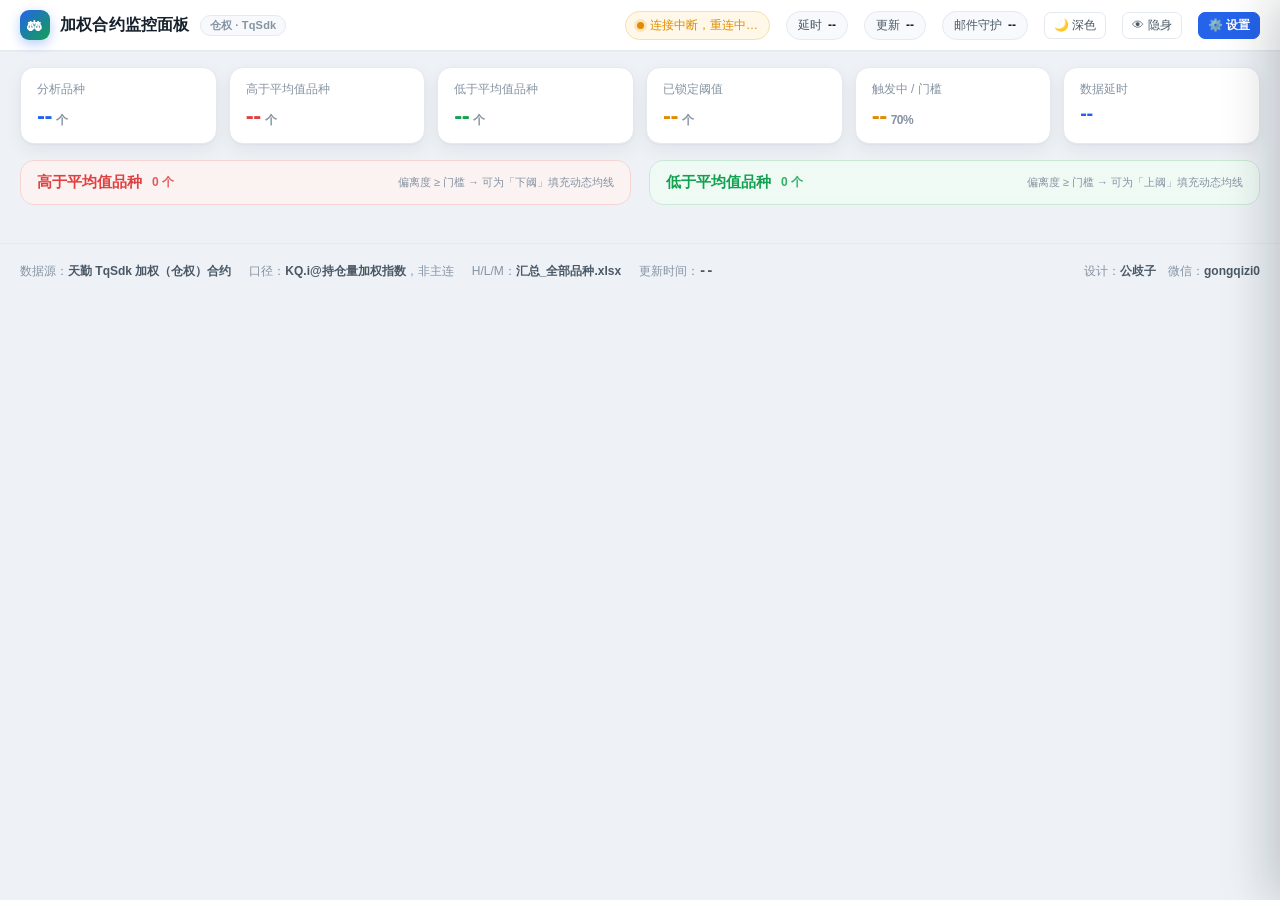
==== 静态/看板.html @ 2b7fe871 "加权（仓权）合约监控面板 · 天勤 TqSdk 版 - 全部品种改用加权（仓权）合约行情（KQ.i@ 持仓量加权指数），不再使用主连 - 历史基准 H/L/M 取自 汇总_全部品种.xlsx；碳酸锂/" ====
<!DOCTYPE html>
<html lang="zh-CN" data-theme="light">
<head>
<meta charset="utf-8">
<meta name="viewport" content="width=device-width,initial-scale=1">
<title>加权（仓权）合约监控面板</title>
<link rel="stylesheet" href="/静态/看板.css">
<script>
/* 首屏前应用主题，避免闪白 */
try {
  var t = localStorage.getItem('wq_theme');
  if (t) document.documentElement.setAttribute('data-theme', t);
} catch (e) {}
</script>
</head>
<body>

<!-- ================= 顶栏 ================= -->
<div class="topbar">
  <div class="topbar-in">
    <div class="logo">
      <span class="mark">⚖</span>
      <span>加权合约监控面板</span>
      <span class="sub">仓权 · TqSdk</span>
    </div>
    <span class="spacer"></span>
    <span class="chip" id="chipConn"><span class="dot pulse"></span><span>连接中…</span></span>
    <span class="chip" id="chipDelay">延时 <b>--</b></span>
    <span class="chip" id="chipUpd">更新 <b>--</b></span>
    <span class="chip" id="chipGuard">邮件守护 <b>--</b></span>
    <button class="btn sm" id="btnTheme" title="切换显示模式">🌙 深色</button>
    <button class="btn sm" id="btnGhost" title="隐身（Ctrl+Z）">👁 隐身</button>
    <button class="btn sm primary" id="btnSet">⚙️ 设置</button>
  </div>
</div>

<!-- ================= 概览 ================= -->
<div class="stats">
  <div class="stat brand"><div class="k">分析品种</div><div class="v" id="sTotal">--<small>个</small></div></div>
  <div class="stat up"><div class="k">高于平均值品种</div><div class="v" id="sAbove">--<small>个</small></div></div>
  <div class="stat down"><div class="k">低于平均值品种</div><div class="v" id="sBelow">--<small>个</small></div></div>
  <div class="stat warn"><div class="k">已锁定阈值</div><div class="v" id="sArmed">--<small>个</small></div></div>
  <div class="stat warn"><div class="k">触发中 / 门槛</div><div class="v" id="sTrig">--<small id="sMin">70%</small></div></div>
  <div class="stat brand"><div class="k">数据延时</div><div class="v" id="sDelay" style="font-size:20px">--</div></div>
</div>

<!-- ================= 双栏 ================= -->
<div class="cols">
  <div>
    <div class="col-head up">
      <span class="t">高于平均值品种</span>
      <span class="n" id="hAbove">0 个</span>
      <span class="desc">偏离度 ≥ 门槛 → 可为「下阈」填充动态均线</span>
    </div>
    <div class="list" id="listAbove"></div>
  </div>
  <div>
    <div class="col-head down">
      <span class="t">低于平均值品种</span>
      <span class="n" id="hBelow">0 个</span>
      <span class="desc">偏离度 ≥ 门槛 → 可为「上阈」填充动态均线</span>
    </div>
    <div class="list" id="listBelow"></div>
  </div>
</div>

<div class="footer">
  <span>数据源：<b id="fSrc">天勤 TqSdk 加权（仓权）合约</b></span>
  <span>口径：<b>KQ.i@持仓量加权指数</b>，非主连</span>
  <span>H/L/M：<b>汇总_全部品种.xlsx</b></span>
  <span>更新时间：<b class="upd" id="fUpd">--</b></span>
  <span style="margin-left:auto">设计：<b>公歧子</b>　微信：<b>gongqizi0</b></span>
</div>

<!-- ================= 设置抽屉 ================= -->
<div class="mask" id="mask"></div>
<div class="drawer" id="drawer">
  <div class="drawer-head">
    <span>⚙️ 设置</span>
    <span class="spacer" style="flex:1"></span>
    <button class="btn sm" id="btnCloseSet">关闭</button>
  </div>
  <div class="drawer-body">

    <div class="sec">
      <h4>天勤（快期）账号</h4>
      <div class="row"><label>账号</label><input type="text" id="cfgTqUser" placeholder="快期账号 / 手机号"></div>
      <div class="row"><label>密码</label><input type="password" id="cfgTqPass" placeholder="登录密码"></div>
      <div class="note">
        没有账号可到 <code>account.shinnytech.com</code> 免费注册。<br>
        修改后点「保存并重连」即会断开当前连接、用新账号重新登录。
      </div>
      <div class="row" style="margin-top:10px">
        <label></label>
        <button class="btn primary" id="btnSaveTq">保存并重连</button>
        <span class="lbl" id="tqState"></span>
      </div>
    </div>

    <div class="sec">
      <h4>邮件预警（只发邮件）</h4>
      <div class="row"><label>启用邮件预警</label>
        <label class="switch"><input type="checkbox" id="cfgMailOn"><i></i><span>开启后触发阈值即发信</span></label>
      </div>
      <div class="row"><label>非交易时段静默</label>
        <label class="switch"><input type="checkbox" id="cfgTradingOnly"><i></i><span>闭市 / 周末 / 节假不发信</span></label>
      </div>
      <div class="row"><label>SMTP 服务器</label><input type="text" id="cfgHost" placeholder="smtp.126.com"></div>
      <div class="row"><label>端口</label><input type="number" id="cfgPort" placeholder="465">
        <label class="switch"><input type="checkbox" id="cfgSsl"><i></i><span>SSL</span></label>
      </div>
      <div class="row"><label>发件账号</label><input type="text" id="cfgMailUser" placeholder="xxx@126.com"></div>
      <div class="row"><label>SMTP 授权码</label><input type="text" id="cfgAuth" placeholder="邮箱设置里生成的授权码"></div>
      <div class="row"><label>发件人名称</label><input type="text" id="cfgFromName" placeholder="加权合约监控"></div>
      <div class="row"><label>收件人</label><input type="text" id="cfgTo" placeholder="多个用英文逗号分隔"></div>
      <div class="row"><label>抄送</label><input type="text" id="cfgCc" placeholder="可留空"></div>
      <div class="row">
        <label></label>
        <button class="btn primary" id="btnSaveMail">保存邮件配置</button>
        <button class="btn" id="btnTestMail">发送测试邮件</button>
      </div>
      <div class="note">
        126 邮箱：设置 → POP3/SMTP/IMAP → 开启 SMTP → 生成<b>授权码</b>（不是登录密码）。<br>
        预警采用<b>卡片式 HTML 邮件</b>，含时间 / 品种 / 现价 / 阈值 / 偏离度 / 涨跌幅 / 持仓 / 延时等。
      </div>
    </div>

    <div class="sec">
      <h4>阈值与预警参数</h4>
      <div class="row">
        <label>可设阈门槛</label>
        <input type="range" id="cfgMin" min="60" max="90" step="1">
        <span class="val" id="vMin">70%</span>
      </div>
      <div class="note">偏离度 ≥ 该门槛时，才能为该品种填充均线阈值。可调范围 60% ~ 90%。</div>
      <div class="row" style="margin-top:10px"><label>默认周期</label><select class="sel" id="cfgThrKind"></select></div>
      <div class="row"><label>默认均线</label><select class="sel" id="cfgThrMA"></select></div>
      <div class="row"><label>默认偏移量</label><select class="sel" id="cfgThrOff"></select></div>
      <div class="row"><label>默认偏移方向</label>
        <select class="sel" id="cfgThrDir">
          <option value="down">下偏移（阈值更低）</option>
          <option value="up">上偏移（阈值更高）</option>
        </select>
      </div>
      <div class="row"><label>同品种冷却</label><input type="number" id="cfgCooldown" placeholder="300">
        <span class="lbl">秒</span></div>
      <div class="row"><label>每小时上限</label><input type="number" id="cfgPerHour" placeholder="12">
        <span class="lbl">封</span></div>
      <div class="row"><label>每天上限</label><input type="number" id="cfgPerDay" placeholder="60">
        <span class="lbl">封</span></div>
      <div class="row">
        <label></label>
        <button class="btn primary" id="btnSavePanel">保存面板参数</button>
      </div>
      <div class="note">
        预警判定采用 <b>1 分钟K线穿越</b>：上一根收盘在阈值一侧、当前根穿越到另一侧才算一次事件。
        同一根 1 分钟K线内只报一次，价格长期停在阈值外<b>不会</b>重复发信。<br>
        <b>阈值只有「已锁定」时才参与预警；解锁状态下一律不预警。</b>
      </div>
    </div>

    <div class="sec">
      <h4>邮件守护状态</h4>
      <div class="log" id="guardLog">--</div>
    </div>

    <div class="sec">
      <h4>最近发信记录</h4>
      <div class="log" id="mailLog">--</div>
    </div>

    <div class="sec">
      <h4>运行日志</h4>
      <div class="log" id="noteLog">--</div>
    </div>

    <div class="sec">
      <h4>快捷键</h4>
      <div class="note">
        <b>Ctrl + Z</b> —— 一键隐身 / 取消隐身（把界面切换成一页普通文档）<br>
        <b>Esc</b> —— 关闭设置面板
      </div>
    </div>

  </div>
</div>

<div class="toasts" id="toasts"></div>

<!-- ================= 隐身页 ================= -->
<div class="ghost" id="ghost">
  <div class="paper">
    <h1>关于规范商品数据整理与归档工作的通知</h1>
    <div class="meta">拟稿：综合业务科　　审核：办公室　　日期：<span id="gDate"></span></div>
    <h2>一、总体要求</h2>
    <p>为进一步规范数据整理、统计分析与归档工作，提升信息质量与工作效率，现就有关事项通知如下：
       各岗位应按照"谁产生、谁负责"的原则，做好日常数据的采集、校核与留存，确保数据真实、准确、完整。</p>
    <h2>二、重点任务</h2>
    <ul>
      <li>建立常态化的数据校核机制，重要指标做到每旬一核、每月一汇总。</li>
      <li>规范电子文档命名与目录结构，历史资料按年度、类别归集整理。</li>
      <li>加强统计分析成果的复用，形成可检索、可比对的基础资料库。</li>
      <li>做好数据安全与权限管理，涉密资料不得随意复制、外传。</li>
    </ul>
    <h2>三、时间安排</h2>
    <p>本通知自发布之日起施行。各单位于每月二十五日前完成本月资料归集，并报送汇总情况。
       执行中的问题请及时反馈综合业务科。</p>
    <h2>四、其他事项</h2>
    <p>本通知未尽事宜，按既有规章制度执行。请各单位认真组织学习，抓好贯彻落实。</p>
    <p style="margin-top:40px;text-align:right;color:#666">（本页为普通资料页面，可按 Ctrl+Z 返回）</p>
  </div>
</div>

<script src="/静态/看板.js"></script>
</body>
</html>
---- 静态/看板.css ----
/* ============================================================
   加权（仓权）合约监控面板 · 样式
   浅色为默认，data-theme="dark" 切换深色
   ============================================================ */
:root {
  --bg: #eef2f7;
  --bg2: #ffffff;
  --panel: #ffffff;
  --panel-2: #f7f9fc;
  --line: #e4e9f0;
  --line-2: #eef1f6;
  --text: #16202b;
  --text-2: #4a5866;
  --text-3: #8593a2;
  --brand: #2563eb;
  --brand-2: #1d4ed8;
  --up: #e0403f;          /* 涨 / 高 */
  --up-bg: #fdf2f2;
  --up-line: #f7d3d3;
  --down: #12a150;        /* 跌 / 低 */
  --down-bg: #f1fbf5;
  --down-line: #c8e9d6;
  --warn: #e08b00;
  --warn-bg: #fff8e8;
  --warn-line: #f4dfae;
  --shadow: 0 1px 2px rgba(16, 24, 40, .04), 0 6px 18px rgba(16, 24, 40, .06);
  --shadow-lg: 0 18px 44px rgba(16, 24, 40, .16);
  --radius: 14px;
  --radius-sm: 9px;
  --mono: ui-monospace, "SF Mono", "Cascadia Mono", Consolas, monospace;
}

[data-theme="dark"] {
  --bg: #0d1319;
  --bg2: #121a22;
  --panel: #151f28;
  --panel-2: #1a2530;
  --line: #253341;
  --line-2: #1e2a35;
  --text: #e8eef5;
  --text-2: #a7b6c4;
  --text-3: #728292;
  --brand: #4f8cff;
  --brand-2: #3b7bf0;
  --up: #ff6b6b;
  --up-bg: #2a1a1c;
  --up-line: #433034;
  --down: #35c97a;
  --down-bg: #12251b;
  --down-line: #1e3a2a;
  --warn: #f0b429;
  --warn-bg: #2a2317;
  --warn-line: #3f3623;
  --shadow: 0 1px 2px rgba(0, 0, 0, .3), 0 6px 18px rgba(0, 0, 0, .28);
  --shadow-lg: 0 18px 44px rgba(0, 0, 0, .55);
}

* { box-sizing: border-box; }

html, body {
  margin: 0;
  padding: 0;
  background: var(--bg);
  color: var(--text);
  font-family: -apple-system, BlinkMacSystemFont, "Segoe UI", "Microsoft YaHei",
               "PingFang SC", "Hiragino Sans GB", sans-serif;
  font-size: 14px;
  -webkit-font-smoothing: antialiased;
}

body { padding-bottom: 40px; }

a { color: var(--brand); }

/* ---------------- 顶栏 ---------------- */
.topbar {
  position: sticky;
  top: 0;
  z-index: 60;
  background: var(--bg2);
  border-bottom: 1px solid var(--line);
  box-shadow: 0 1px 0 rgba(0, 0, 0, .02);
}
.topbar-in {
  max-width: 1680px;
  margin: 0 auto;
  padding: 10px 20px;
  display: flex;
  align-items: center;
  gap: 16px;
  flex-wrap: wrap;
}
.logo {
  display: flex;
  align-items: center;
  gap: 10px;
  font-weight: 800;
  font-size: 16px;
  letter-spacing: .2px;
  white-space: nowrap;
}
.logo .mark {
  width: 30px; height: 30px;
  border-radius: 9px;
  background: linear-gradient(135deg, #2563eb, #12a150);
  color: #fff;
  display: grid; place-items: center;
  font-size: 15px;
  box-shadow: 0 4px 12px rgba(37, 99, 235, .32);
}
.logo .sub {
  font-size: 11px; font-weight: 600; color: var(--text-3);
  background: var(--panel-2);
  border: 1px solid var(--line);
  border-radius: 20px;
  padding: 2px 9px;
}

.spacer { flex: 1; }

.chip {
  display: inline-flex;
  align-items: center;
  gap: 6px;
  padding: 5px 11px;
  border-radius: 20px;
  background: var(--panel-2);
  border: 1px solid var(--line);
  font-size: 12px;
  color: var(--text-2);
  white-space: nowrap;
}
.chip b { color: var(--text); font-weight: 700; }
.chip.ok { border-color: var(--down-line); background: var(--down-bg); color: var(--down); }
.chip.bad { border-color: var(--up-line); background: var(--up-bg); color: var(--up); }
.chip.warn { border-color: var(--warn-line); background: var(--warn-bg); color: var(--warn); }
.chip .dot {
  width: 7px; height: 7px; border-radius: 50%;
  background: currentColor;
  box-shadow: 0 0 0 3px color-mix(in srgb, currentColor 18%, transparent);
}
.chip .dot.pulse { animation: pulse 1.6s infinite; }
@keyframes pulse {
  0%, 100% { opacity: 1; }
  50% { opacity: .35; }
}

.btn {
  border: 1px solid var(--line);
  background: var(--panel);
  color: var(--text-2);
  border-radius: var(--radius-sm);
  padding: 6px 12px;
  font-size: 13px;
  cursor: pointer;
  transition: all .15s;
  font-family: inherit;
  white-space: nowrap;
}
.btn:hover { border-color: var(--brand); color: var(--brand); background: color-mix(in srgb, var(--brand) 6%, var(--panel)); }
.btn:active { transform: translateY(1px); }
.btn.primary { background: var(--brand); border-color: var(--brand); color: #fff; font-weight: 600; }
.btn.primary:hover { background: var(--brand-2); color: #fff; }
.btn.ghost { background: transparent; }
.btn.sm { padding: 4px 9px; font-size: 12px; border-radius: 7px; }
.btn:disabled { opacity: .45; cursor: not-allowed; }

/* ---------------- 概览条 ---------------- */
.stats {
  max-width: 1680px;
  margin: 16px auto 0;
  padding: 0 20px;
  display: grid;
  grid-template-columns: repeat(auto-fit, minmax(150px, 1fr));
  gap: 12px;
}
.stat {
  background: var(--panel);
  border: 1px solid var(--line);
  border-radius: var(--radius);
  padding: 13px 16px;
  box-shadow: var(--shadow);
}
.stat .k { font-size: 12px; color: var(--text-3); display: flex; align-items: center; gap: 5px; }
.stat .v { font-size: 24px; font-weight: 800; margin-top: 4px; letter-spacing: -.5px; }
.stat .v small { font-size: 12px; font-weight: 600; color: var(--text-3); margin-left: 4px; }
.stat.up .v { color: var(--up); }
.stat.down .v { color: var(--down); }
.stat.brand .v { color: var(--brand); }
.stat.warn .v { color: var(--warn); }

/* ---------------- 双栏 ---------------- */
.cols {
  max-width: 1680px;
  margin: 16px auto 0;
  padding: 0 20px;
  display: grid;
  grid-template-columns: 1fr 1fr;
  gap: 18px;
  align-items: start;
}
@media (max-width: 1080px) { .cols { grid-template-columns: 1fr; } }

.col-head {
  display: flex;
  align-items: center;
  gap: 10px;
  padding: 12px 16px;
  border-radius: var(--radius);
  margin-bottom: 12px;
  border: 1px solid;
  font-weight: 700;
  position: sticky;
  top: 62px;
  z-index: 40;
  backdrop-filter: blur(8px);
}
.col-head.up { background: color-mix(in srgb, var(--up-bg) 88%, transparent); border-color: var(--up-line); color: var(--up); }
.col-head.down { background: color-mix(in srgb, var(--down-bg) 88%, transparent); border-color: var(--down-line); color: var(--down); }
.col-head .t { font-size: 15px; }
.col-head .n { font-size: 12px; font-weight: 600; opacity: .85; }
.col-head .desc { font-size: 11px; font-weight: 500; color: var(--text-3); margin-left: auto; }

.list { display: flex; flex-direction: column; gap: 10px; }

/* ---------------- 卡片 ---------------- */
.card {
  background: var(--panel);
  border: 1px solid var(--line);
  border-radius: var(--radius);
  padding: 12px 14px;
  box-shadow: var(--shadow);
  transition: box-shadow .18s, border-color .18s, transform .18s;
  position: relative;
  overflow: hidden;
}
.card:hover { box-shadow: var(--shadow-lg); }
.card.hot { border-color: var(--warn-line); }
.card.armed { border-color: var(--brand); }
.card.trig-up { border-color: var(--up); background: color-mix(in srgb, var(--up-bg) 42%, var(--panel)); }
.card.trig-down { border-color: var(--down); background: color-mix(in srgb, var(--down-bg) 42%, var(--panel)); }

.card-top { display: flex; align-items: center; gap: 10px; }
.rank {
  width: 24px; height: 24px; flex: none;
  border-radius: 7px;
  background: var(--panel-2);
  border: 1px solid var(--line);
  display: grid; place-items: center;
  font-size: 12px; font-weight: 700; color: var(--text-3);
}
.card.hot .rank { background: var(--warn-bg); border-color: var(--warn-line); color: var(--warn); }
.card.armed .rank { background: color-mix(in srgb, var(--brand) 12%, var(--panel)); border-color: var(--brand); color: var(--brand); }
.card.trig-up .rank { background: var(--up); border-color: var(--up); color: #fff; }
.card.trig-down .rank { background: var(--down); border-color: var(--down); color: #fff; }

.nm { font-size: 15px; font-weight: 700; letter-spacing: .2px; }
.nm .exch {
  font-size: 10px; font-weight: 600; color: var(--text-3);
  border: 1px solid var(--line); border-radius: 5px;
  padding: 0 5px; margin-left: 6px; vertical-align: 1px;
}
.px { margin-left: auto; text-align: right; }
.px .v { font-family: var(--mono); font-size: 17px; font-weight: 800; letter-spacing: -.3px; }
.px .c { font-size: 11px; font-weight: 700; margin-top: 1px; }
.c-up { color: var(--up); }
.c-down { color: var(--down); }
.c-flat { color: var(--text-3); }

.card-mid { display: flex; align-items: center; gap: 10px; margin-top: 9px; }
.bar-wrap { flex: 1; }
.bar {
  height: 9px;
  border-radius: 6px;
  background: var(--line-2);
  overflow: hidden;
  position: relative;
}
.bar i {
  display: block; height: 100%;
  border-radius: 6px;
  transition: width .35s cubic-bezier(.22, 1, .36, 1);
}
.card.a .bar i { background: linear-gradient(90deg, #f2a3a2, var(--up)); }
.card.b .bar i { background: linear-gradient(90deg, #8fd8b1, var(--down)); }
.bar .thr {
  position: absolute; top: -3px; bottom: -3px; width: 2px;
  background: var(--brand);
  border-radius: 2px;
  opacity: .9;
}
.pct {
  font-family: var(--mono);
  font-size: 16px; font-weight: 800;
  min-width: 84px; text-align: right;
  letter-spacing: -.4px;
}
.pct.hot { color: var(--warn); }
.card.a .pct { color: var(--up); }
.card.b .pct { color: var(--down); }
.card.a .pct.hot { color: var(--warn); text-shadow: 0 0 14px color-mix(in srgb, var(--warn) 30%, transparent); }

.card-sub {
  display: flex; flex-wrap: wrap; gap: 4px 14px;
  margin-top: 7px;
  font-size: 11px; color: var(--text-3);
}
.card-sub span b { color: var(--text-2); font-weight: 600; font-family: var(--mono); }

/* ---------------- 阈值面板 ---------------- */
.thr-open {
  margin-top: 10px;
  border-top: 1px dashed var(--line);
  padding-top: 9px;
  display: flex;
  align-items: center;
  gap: 8px;
  flex-wrap: wrap;
}
.sel {
  appearance: none;
  border: 1px solid var(--line);
  background: var(--panel);
  color: var(--text);
  border-radius: 7px;
  padding: 4px 22px 4px 8px;
  font-size: 12px;
  font-family: inherit;
  cursor: pointer;
  background-image: linear-gradient(45deg, transparent 50%, var(--text-3) 50%),
                    linear-gradient(135deg, var(--text-3) 50%, transparent 50%);
  background-position: calc(100% - 12px) 50%, calc(100% - 7px) 50%;
  background-size: 5px 5px, 5px 5px;
  background-repeat: no-repeat;
}
.sel:focus { outline: none; border-color: var(--brand); }
.sel:disabled { opacity: .5; }

.thr-input {
  width: 108px;
  border: 1px solid var(--line);
  background: var(--panel-2);
  color: var(--text);
  border-radius: 7px;
  padding: 4px 8px;
  font-size: 13px;
  font-family: var(--mono);
  font-weight: 700;
  text-align: right;
}
.thr-input:focus { outline: none; border-color: var(--brand); background: var(--panel); }
.thr-input.up { color: var(--up); }
.thr-input.down { color: var(--down); }

.lbl { font-size: 11px; color: var(--text-3); }
.tag {
  display: inline-flex; align-items: center; gap: 4px;
  font-size: 11px; font-weight: 700;
  border-radius: 20px; padding: 2px 9px;
  border: 1px solid var(--line); color: var(--text-3);
  background: var(--panel-2);
}
.tag.locked { color: var(--brand); border-color: var(--brand); background: color-mix(in srgb, var(--brand) 10%, var(--panel)); }
.tag.armed { color: var(--down); border-color: var(--down-line); background: var(--down-bg); }
.tag.hot { color: var(--warn); border-color: var(--warn-line); background: var(--warn-bg); }
.tag.muted { opacity: .75; }

.card-foot {
  display: flex; align-items: center; gap: 8px;
  margin-top: 11px;
  padding-top: 10px;
  border-top: 1px solid var(--line-2);
}
.card-foot .hint { font-size: 11px; color: var(--text-3); margin-left: auto; }
.btn-view {
  display: inline-flex; align-items: center; gap: 5px;
  border: 1px solid var(--brand);
  color: var(--brand);
  background: color-mix(in srgb, var(--brand) 7%, var(--panel));
  border-radius: 8px;
  padding: 5px 11px;
  font-size: 12px; font-weight: 700;
  cursor: pointer;
  font-family: inherit;
}
.btn-view:hover { background: var(--brand); color: #fff; }

/* 触发态提示 */
.trig-badge {
  position: absolute; top: 0; right: 0;
  font-size: 10px; font-weight: 800; color: #fff;
  padding: 3px 10px 3px 12px;
  border-bottom-left-radius: 10px;
  letter-spacing: .4px;
}
.trig-badge.up { background: var(--up); }
.trig-badge.down { background: var(--down); }
.trig-badge.mute { background: var(--warn); }

/* ---------------- 设置抽屉 ---------------- */
.mask {
  position: fixed; inset: 0;
  background: rgba(10, 16, 24, .48);
  backdrop-filter: blur(3px);
  z-index: 200;
  opacity: 0; pointer-events: none;
  transition: opacity .2s;
}
.mask.on { opacity: 1; pointer-events: auto; }

.drawer {
  position: fixed; top: 0; right: 0; bottom: 0;
  width: 480px; max-width: 96vw;
  background: var(--bg2);
  border-left: 1px solid var(--line);
  box-shadow: -18px 0 48px rgba(10, 16, 24, .22);
  z-index: 210;
  transform: translateX(102%);
  transition: transform .3s cubic-bezier(.22, 1, .36, 1);
  display: flex; flex-direction: column;
}
.drawer.on { transform: none; }
.drawer-head {
  padding: 15px 20px;
  border-bottom: 1px solid var(--line);
  display: flex; align-items: center; gap: 10px;
  font-weight: 800; font-size: 15px;
}
.drawer-body { flex: 1; overflow: auto; padding: 6px 20px 26px; }

.sec { margin-top: 20px; }
.sec > h4 {
  margin: 0 0 10px;
  font-size: 12px; font-weight: 800; letter-spacing: .6px;
  color: var(--text-3);
  text-transform: uppercase;
  display: flex; align-items: center; gap: 7px;
}
.sec > h4::after { content: ""; flex: 1; height: 1px; background: var(--line); }

.row { display: flex; align-items: center; gap: 10px; margin-bottom: 9px; }
.row > label { width: 118px; flex: none; font-size: 12px; color: var(--text-2); }
.row input[type="text"], .row input[type="number"], .row input[type="password"] {
  flex: 1;
  border: 1px solid var(--line);
  background: var(--panel);
  color: var(--text);
  border-radius: 8px;
  padding: 7px 10px;
  font-size: 13px;
  font-family: inherit;
  min-width: 0;
}
.row input:focus { outline: none; border-color: var(--brand); }
.row .sel { flex: 1; }
.row input[type="range"] { flex: 1; accent-color: var(--brand); }
.row .val {
  width: 54px; text-align: right; font-family: var(--mono);
  font-weight: 800; font-size: 14px; color: var(--brand);
}

.switch { display: inline-flex; align-items: center; cursor: pointer; gap: 8px; font-size: 13px; color: var(--text-2); }
.switch input { display: none; }
.switch i {
  width: 38px; height: 21px; border-radius: 20px;
  background: var(--line); position: relative; transition: background .2s; flex: none;
}
.switch i::after {
  content: ""; position: absolute; top: 2.5px; left: 2.5px;
  width: 16px; height: 16px; border-radius: 50%;
  background: #fff; transition: transform .2s;
  box-shadow: 0 1px 3px rgba(0, 0, 0, .28);
}
.switch input:checked + i { background: var(--brand); }
.switch input:checked + i::after { transform: translateX(17px); }

.note {
  font-size: 12px; color: var(--text-3); line-height: 1.75;
  background: var(--panel-2);
  border: 1px solid var(--line);
  border-left: 3px solid var(--brand);
  border-radius: 8px;
  padding: 9px 12px;
  margin-top: 8px;
}
.note code { font-family: var(--mono); background: var(--panel); padding: 0 4px; border-radius: 4px; }

.log {
  font-family: var(--mono);
  font-size: 11px;
  color: var(--text-2);
  background: var(--panel-2);
  border: 1px solid var(--line);
  border-radius: 8px;
  padding: 9px 11px;
  max-height: 190px;
  overflow: auto;
  line-height: 1.8;
  white-space: pre-wrap;
  word-break: break-all;
}
.log .t-up { color: var(--up); }
.log .t-down { color: var(--down); }

/* ---------------- Toast ---------------- */
.toasts {
  position: fixed; bottom: 24px; left: 50%; transform: translateX(-50%);
  z-index: 400; display: flex; flex-direction: column; gap: 8px; align-items: center;
  pointer-events: none;
}
.toast {
  background: #16202b; color: #fff;
  padding: 10px 20px; border-radius: 10px;
  font-size: 13px; font-weight: 600;
  box-shadow: 0 12px 30px rgba(0, 0, 0, .3);
  animation: tin .28s cubic-bezier(.34, 1.56, .64, 1);
  max-width: 84vw;
}
.toast.ok { background: #0f7a3d; }
.toast.bad { background: #b3261e; }
.toast.warn { background: #a56a00; }
@keyframes tin { from { opacity: 0; transform: translateY(16px) scale(.96); } }

/* ---------------- 隐身 ---------------- */
.ghost {
  position: fixed; inset: 0; z-index: 900;
  background: #f6f7f9;
  display: none;
  padding: 46px 60px;
  overflow: auto;
  font-family: "Microsoft YaHei", system-ui, sans-serif;
  color: #222;
}
.ghost.on { display: block; }
.ghost h1 { font-size: 22px; font-weight: 700; margin: 0 0 6px; }
.ghost h2 { font-size: 15px; font-weight: 700; margin: 22px 0 8px; color: #333; }
.ghost p, .ghost li { font-size: 14px; line-height: 2; color: #444; }
.ghost .paper {
  max-width: 820px; margin: 0 auto;
  background: #fff; border: 1px solid #e3e6ea;
  border-radius: 4px; padding: 50px 60px;
  box-shadow: 0 2px 14px rgba(0, 0, 0, .06);
  min-height: 78vh;
}
.ghost .meta { color: #8a939c; font-size: 12px; border-bottom: 1px solid #eceef1; padding-bottom: 12px; margin-bottom: 22px; }

.empty {
  text-align: center; padding: 44px 16px; color: var(--text-3);
  background: var(--panel); border: 1px dashed var(--line); border-radius: var(--radius);
}
.empty .big { font-size: 30px; margin-bottom: 8px; }

.footer {
  max-width: 1680px; margin: 26px auto 0; padding: 16px 20px 0;
  border-top: 1px solid var(--line);
  color: var(--text-3); font-size: 12px; line-height: 1.9;
  display: flex; flex-wrap: wrap; gap: 6px 18px; align-items: center;
}
.footer b { color: var(--text-2); }
.upd { font-family: var(--mono); }
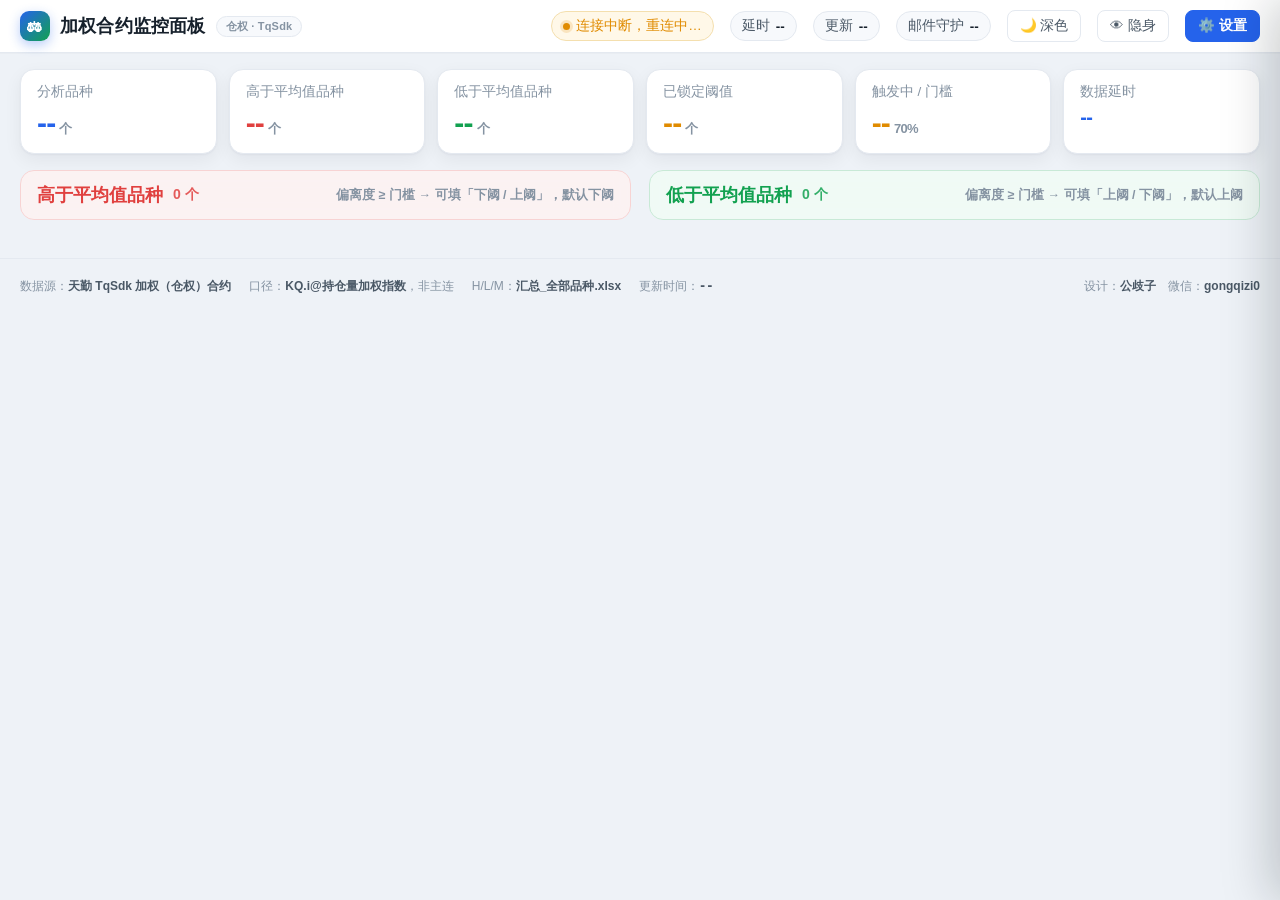
==== commit 41124195: "UI 放大提亮 · 阈值上下两向均可配置 · 历史 H/L/M 一键导出导入 1. 字号全面放大、百分比做成显眼徽章    - 品种名 15→20px、现价 17→23px、副行 11→13px、统计" ====
--- a/静态/看板.html
+++ b/静态/看板.html
@@ -50,7 +50,7 @@
     <div class="col-head up">
       <span class="t">高于平均值品种</span>
       <span class="n" id="hAbove">0 个</span>
-      <span class="desc">偏离度 ≥ 门槛 → 可为「下阈」填充动态均线</span>
+      <span class="desc">偏离度 ≥ 门槛 → 可填「下阈 / 上阈」，默认下阈</span>
     </div>
     <div class="list" id="listAbove"></div>
   </div>
@@ -58,7 +58,7 @@
     <div class="col-head down">
       <span class="t">低于平均值品种</span>
       <span class="n" id="hBelow">0 个</span>
-      <span class="desc">偏离度 ≥ 门槛 → 可为「上阈」填充动态均线</span>
+      <span class="desc">偏离度 ≥ 门槛 → 可填「上阈 / 下阈」，默认上阈</span>
     </div>
     <div class="list" id="listBelow"></div>
   </div>
@@ -156,6 +156,29 @@
         预警判定采用 <b>1 分钟K线穿越</b>：上一根收盘在阈值一侧、当前根穿越到另一侧才算一次事件。
         同一根 1 分钟K线内只报一次，价格长期停在阈值外<b>不会</b>重复发信。<br>
         <b>阈值只有「已锁定」时才参与预警；解锁状态下一律不预警。</b>
+      </div>
+    </div>
+
+    <div class="sec">
+      <h4>历史基准数据（历史最高 / 最低 / 均值）</h4>
+      <div class="note">
+        面板的偏离度百分比 = <code>(现价 − 均值) ÷ (历史最高或最低 − 均值)</code>。
+        这里可以一键<b>导出</b>当前全部品种生效的 H / L / M，改完后<b>导入</b>即生效
+        （导入值优先于 Excel 内置值）。
+      </div>
+      <div class="row" style="margin-top:10px">
+        <label></label>
+        <button class="btn primary" id="btnBaseExport">⬇ 导出 JSON</button>
+        <button class="btn" id="btnBaseImport">⬆ 导入 JSON</button>
+        <button class="btn ghost" id="btnBaseReset">恢复内置</button>
+        <input type="file" id="fileBase" accept=".json,application/json" hidden>
+      </div>
+      <div class="note" id="baseState">--</div>
+      <div class="note">
+        导入文件格式（导出文件可直接改后原样传回）：
+        <code>{"items":[{"code":"CU","H":120000,"L":40000,"M":72000}]}</code><br>
+        也兼容 <code>{"CU":{"H":…,"L":…,"M":…}}</code>；字段名可用 H/L/M 或 high/low/mean。
+        优先级：<b>导入值 &gt; 自动计算（加权全历史日K）&gt; Excel 汇总值</b>。
       </div>
     </div>
 
--- a/静态/看板.css
+++ b/静态/看板.css
@@ -95,7 +95,7 @@
   align-items: center;
   gap: 10px;
   font-weight: 800;
-  font-size: 16px;
+  font-size: 18px;
   letter-spacing: .2px;
   white-space: nowrap;
 }
@@ -126,11 +126,11 @@
   border-radius: 20px;
   background: var(--panel-2);
   border: 1px solid var(--line);
-  font-size: 12px;
+  font-size: 13.5px;
   color: var(--text-2);
   white-space: nowrap;
 }
-.chip b { color: var(--text); font-weight: 700; }
+.chip b { color: var(--text); font-weight: 800; }
 .chip.ok { border-color: var(--down-line); background: var(--down-bg); color: var(--down); }
 .chip.bad { border-color: var(--up-line); background: var(--up-bg); color: var(--up); }
 .chip.warn { border-color: var(--warn-line); background: var(--warn-bg); color: var(--warn); }
@@ -162,7 +162,7 @@
 .btn.primary { background: var(--brand); border-color: var(--brand); color: #fff; font-weight: 600; }
 .btn.primary:hover { background: var(--brand-2); color: #fff; }
 .btn.ghost { background: transparent; }
-.btn.sm { padding: 4px 9px; font-size: 12px; border-radius: 7px; }
+.btn.sm { padding: 6px 12px; font-size: 13.5px; border-radius: 8px; }
 .btn:disabled { opacity: .45; cursor: not-allowed; }
 
 /* ---------------- 概览条 ---------------- */
@@ -181,9 +181,9 @@
   padding: 13px 16px;
   box-shadow: var(--shadow);
 }
-.stat .k { font-size: 12px; color: var(--text-3); display: flex; align-items: center; gap: 5px; }
-.stat .v { font-size: 24px; font-weight: 800; margin-top: 4px; letter-spacing: -.5px; }
-.stat .v small { font-size: 12px; font-weight: 600; color: var(--text-3); margin-left: 4px; }
+.stat .k { font-size: 13.5px; color: var(--text-3); display: flex; align-items: center; gap: 5px; }
+.stat .v { font-size: 30px; font-weight: 800; margin-top: 5px; letter-spacing: -.8px; }
+.stat .v small { font-size: 13px; font-weight: 700; color: var(--text-3); margin-left: 4px; }
 .stat.up .v { color: var(--up); }
 .stat.down .v { color: var(--down); }
 .stat.brand .v { color: var(--brand); }
@@ -217,9 +217,9 @@
 }
 .col-head.up { background: color-mix(in srgb, var(--up-bg) 88%, transparent); border-color: var(--up-line); color: var(--up); }
 .col-head.down { background: color-mix(in srgb, var(--down-bg) 88%, transparent); border-color: var(--down-line); color: var(--down); }
-.col-head .t { font-size: 15px; }
-.col-head .n { font-size: 12px; font-weight: 600; opacity: .85; }
-.col-head .desc { font-size: 11px; font-weight: 500; color: var(--text-3); margin-left: auto; }
+.col-head .t { font-size: 18px; }
+.col-head .n { font-size: 14px; font-weight: 700; opacity: .85; }
+.col-head .desc { font-size: 12.5px; font-weight: 600; color: var(--text-3); margin-left: auto; }
 
 .list { display: flex; flex-direction: column; gap: 10px; }
 
@@ -228,7 +228,7 @@
   background: var(--panel);
   border: 1px solid var(--line);
   border-radius: var(--radius);
-  padding: 12px 14px;
+  padding: 14px 16px;
   box-shadow: var(--shadow);
   transition: box-shadow .18s, border-color .18s, transform .18s;
   position: relative;
@@ -240,91 +240,173 @@
 .card.trig-up { border-color: var(--up); background: color-mix(in srgb, var(--up-bg) 42%, var(--panel)); }
 .card.trig-down { border-color: var(--down); background: color-mix(in srgb, var(--down-bg) 42%, var(--panel)); }
 
-.card-top { display: flex; align-items: center; gap: 10px; }
+.card-top { display: flex; align-items: center; gap: 11px; }
 .rank {
-  width: 24px; height: 24px; flex: none;
-  border-radius: 7px;
+  width: 30px; height: 30px; flex: none;
+  border-radius: 9px;
   background: var(--panel-2);
   border: 1px solid var(--line);
   display: grid; place-items: center;
-  font-size: 12px; font-weight: 700; color: var(--text-3);
+  font-size: 15px; font-weight: 800; color: var(--text-3);
 }
 .card.hot .rank { background: var(--warn-bg); border-color: var(--warn-line); color: var(--warn); }
 .card.armed .rank { background: color-mix(in srgb, var(--brand) 12%, var(--panel)); border-color: var(--brand); color: var(--brand); }
 .card.trig-up .rank { background: var(--up); border-color: var(--up); color: #fff; }
 .card.trig-down .rank { background: var(--down); border-color: var(--down); color: #fff; }
 
-.nm { font-size: 15px; font-weight: 700; letter-spacing: .2px; }
+.nm { font-size: 20px; font-weight: 800; letter-spacing: .3px; line-height: 1.15; }
 .nm .exch {
-  font-size: 10px; font-weight: 600; color: var(--text-3);
-  border: 1px solid var(--line); border-radius: 5px;
-  padding: 0 5px; margin-left: 6px; vertical-align: 1px;
+  font-size: 12px; font-weight: 700; color: var(--text-3);
+  border: 1px solid var(--line); border-radius: 6px;
+  padding: 1px 6px; margin-left: 7px; vertical-align: 2px;
 }
 .px { margin-left: auto; text-align: right; }
-.px .v { font-family: var(--mono); font-size: 17px; font-weight: 800; letter-spacing: -.3px; }
-.px .c { font-size: 11px; font-weight: 700; margin-top: 1px; }
+.px .v { font-family: var(--mono); font-size: 23px; font-weight: 800; letter-spacing: -.5px; }
+.px .c { font-size: 14px; font-weight: 800; margin-top: 2px; }
 .c-up { color: var(--up); }
 .c-down { color: var(--down); }
 .c-flat { color: var(--text-3); }
 
-.card-mid { display: flex; align-items: center; gap: 10px; margin-top: 9px; }
+.card-mid { display: flex; align-items: center; gap: 13px; margin-top: 12px; }
 .bar-wrap { flex: 1; }
 .bar {
-  height: 9px;
-  border-radius: 6px;
+  height: 14px;
+  border-radius: 8px;
   background: var(--line-2);
   overflow: hidden;
   position: relative;
 }
 .bar i {
   display: block; height: 100%;
-  border-radius: 6px;
+  border-radius: 8px;
   transition: width .35s cubic-bezier(.22, 1, .36, 1);
 }
 .card.a .bar i { background: linear-gradient(90deg, #f2a3a2, var(--up)); }
 .card.b .bar i { background: linear-gradient(90deg, #8fd8b1, var(--down)); }
 .bar .thr {
-  position: absolute; top: -3px; bottom: -3px; width: 2px;
-  background: var(--brand);
+  position: absolute; top: -5px; bottom: -5px; width: 3px;
   border-radius: 2px;
-  opacity: .9;
-}
+  opacity: .95;
+  box-shadow: 0 0 0 1.5px var(--panel);
+}
+.bar .thr-down { background: var(--down); }
+.bar .thr-up { background: var(--up); }
+
+/* 偏离度百分比 —— 全卡最显眼的元素 */
 .pct {
   font-family: var(--mono);
-  font-size: 16px; font-weight: 800;
-  min-width: 84px; text-align: right;
-  letter-spacing: -.4px;
-}
-.pct.hot { color: var(--warn); }
-.card.a .pct { color: var(--up); }
-.card.b .pct { color: var(--down); }
-.card.a .pct.hot { color: var(--warn); text-shadow: 0 0 14px color-mix(in srgb, var(--warn) 30%, transparent); }
+  font-size: 30px; font-weight: 900;
+  line-height: 1;
+  min-width: 148px; text-align: right;
+  letter-spacing: -1.2px;
+  padding: 7px 12px;
+  border-radius: 11px;
+  border: 1.5px solid transparent;
+  background: var(--panel-2);
+  transition: background .25s, border-color .25s, box-shadow .25s;
+}
+.card.a .pct {
+  color: var(--up);
+  background: color-mix(in srgb, var(--up) 11%, var(--panel));
+  border-color: color-mix(in srgb, var(--up) 32%, transparent);
+}
+.card.b .pct {
+  color: var(--down);
+  background: color-mix(in srgb, var(--down) 11%, var(--panel));
+  border-color: color-mix(in srgb, var(--down) 32%, transparent);
+}
+.pct.hot {
+  color: #fff !important;
+  background: var(--warn) !important;
+  border-color: var(--warn) !important;
+  box-shadow: 0 0 0 3px color-mix(in srgb, var(--warn) 22%, transparent),
+              0 6px 18px color-mix(in srgb, var(--warn) 38%, transparent);
+}
+.card.trig-up .pct.hot,
+.card.trig-down .pct.hot {
+  animation: pctPulse 1.5s ease-in-out infinite;
+}
+@keyframes pctPulse {
+  0%, 100% { box-shadow: 0 0 0 3px color-mix(in srgb, var(--warn) 22%, transparent),
+                         0 6px 18px color-mix(in srgb, var(--warn) 38%, transparent); }
+  50%      { box-shadow: 0 0 0 7px color-mix(in srgb, var(--warn) 10%, transparent),
+                         0 8px 24px color-mix(in srgb, var(--warn) 55%, transparent); }
+}
 
 .card-sub {
-  display: flex; flex-wrap: wrap; gap: 4px 14px;
-  margin-top: 7px;
-  font-size: 11px; color: var(--text-3);
-}
-.card-sub span b { color: var(--text-2); font-weight: 600; font-family: var(--mono); }
+  display: flex; flex-wrap: wrap; gap: 5px 16px;
+  margin-top: 10px;
+  font-size: 13px; color: var(--text-3);
+}
+.card-sub span b { color: var(--text-2); font-weight: 700; font-family: var(--mono); font-size: 13.5px; }
 
 /* ---------------- 阈值面板 ---------------- */
 .thr-open {
-  margin-top: 10px;
+  margin-top: 12px;
   border-top: 1px dashed var(--line);
-  padding-top: 9px;
+  padding-top: 10px;
   display: flex;
   align-items: center;
-  gap: 8px;
+  gap: 9px;
   flex-wrap: wrap;
 }
+
+/* 阈别切换：下阈 / 上阈（两者可同时配置） */
+.tseg {
+  display: inline-flex;
+  border: 1px solid var(--line);
+  border-radius: 9px;
+  overflow: hidden;
+  background: var(--panel-2);
+  flex: none;
+}
+.tsb {
+  border: none;
+  background: transparent;
+  color: var(--text-3);
+  font: inherit;
+  font-size: 13.5px;
+  font-weight: 800;
+  padding: 5px 13px;
+  cursor: pointer;
+  transition: background .18s, color .18s;
+}
+.tsb + .tsb { border-left: 1px solid var(--line); }
+.tsb:hover { color: var(--text); background: color-mix(in srgb, var(--text) 6%, transparent); }
+.tsb.sd.on { background: var(--down); color: #fff; }
+.tsb.su.on { background: var(--up); color: #fff; }
+
+/* 两侧阈值概览 */
+.thr-both {
+  display: flex; align-items: center; gap: 8px; flex-wrap: wrap;
+  margin-top: 9px;
+}
+.bside {
+  display: inline-flex; align-items: center; gap: 6px;
+  font-size: 12.5px; font-weight: 700;
+  border-radius: 20px;
+  padding: 3px 11px;
+  border: 1px solid var(--line);
+  background: var(--panel-2);
+  color: var(--text-3);
+}
+.bside b { font-family: var(--mono); font-size: 13px; font-weight: 800; }
+.bside.sd.armed { color: var(--down); border-color: var(--down-line); background: var(--down-bg); }
+.bside.su.armed { color: var(--up); border-color: var(--up-line); background: var(--up-bg); }
+.bside.sd.idle, .bside.su.idle { color: var(--text-2); }
+.bside.cur { box-shadow: 0 0 0 2px color-mix(in srgb, var(--brand) 38%, transparent); }
+.bside.none { opacity: .72; }
+.b-tip { margin-left: auto; }
+
 .sel {
   appearance: none;
   border: 1px solid var(--line);
   background: var(--panel);
   color: var(--text);
-  border-radius: 7px;
-  padding: 4px 22px 4px 8px;
-  font-size: 12px;
+  border-radius: 8px;
+  padding: 5px 24px 5px 9px;
+  font-size: 13.5px;
+  font-weight: 600;
   font-family: inherit;
   cursor: pointer;
   background-image: linear-gradient(45deg, transparent 50%, var(--text-3) 50%),
@@ -337,26 +419,27 @@
 .sel:disabled { opacity: .5; }
 
 .thr-input {
-  width: 108px;
+  width: 132px;
   border: 1px solid var(--line);
   background: var(--panel-2);
   color: var(--text);
-  border-radius: 7px;
-  padding: 4px 8px;
-  font-size: 13px;
+  border-radius: 8px;
+  padding: 5px 10px;
+  font-size: 16px;
   font-family: var(--mono);
-  font-weight: 700;
+  font-weight: 800;
   text-align: right;
 }
 .thr-input:focus { outline: none; border-color: var(--brand); background: var(--panel); }
 .thr-input.up { color: var(--up); }
 .thr-input.down { color: var(--down); }
 
-.lbl { font-size: 11px; color: var(--text-3); }
+.lbl { font-size: 12.5px; color: var(--text-3); }
+.k-tname { color: var(--text-2); font-size: 13.5px; margin-left: 2px; }
 .tag {
   display: inline-flex; align-items: center; gap: 4px;
-  font-size: 11px; font-weight: 700;
-  border-radius: 20px; padding: 2px 9px;
+  font-size: 12.5px; font-weight: 800;
+  border-radius: 20px; padding: 3px 11px;
   border: 1px solid var(--line); color: var(--text-3);
   background: var(--panel-2);
 }
@@ -366,20 +449,24 @@
 .tag.muted { opacity: .75; }
 
 .card-foot {
-  display: flex; align-items: center; gap: 8px;
-  margin-top: 11px;
-  padding-top: 10px;
+  display: flex; align-items: center; gap: 10px;
+  margin-top: 13px;
+  padding-top: 12px;
   border-top: 1px solid var(--line-2);
 }
-.card-foot .hint { font-size: 11px; color: var(--text-3); margin-left: auto; }
+.card-foot .hint { font-size: 12.5px; color: var(--text-3); margin-left: auto; }
 .btn-view {
-  display: inline-flex; align-items: center; gap: 5px;
+  display: inline-flex; align-items: center; gap: 6px;
   border: 1px solid var(--brand);
   color: var(--brand);
   background: color-mix(in srgb, var(--brand) 7%, var(--panel));
-  border-radius: 8px;
-  padding: 5px 11px;
-  font-size: 12px; font-weight: 700;
+  border-radius: 9px;
+  padding: 7px 14px;
+  font-size: 14px;
+  font-weight: 700;
+  cursor: pointer;
+  font-family: inherit;
+} font-weight: 700;
   cursor: pointer;
   font-family: inherit;
 }
@@ -388,9 +475,9 @@
 /* 触发态提示 */
 .trig-badge {
   position: absolute; top: 0; right: 0;
-  font-size: 10px; font-weight: 800; color: #fff;
-  padding: 3px 10px 3px 12px;
-  border-bottom-left-radius: 10px;
+  font-size: 12.5px; font-weight: 800; color: #fff;
+  padding: 4px 12px 4px 15px;
+  border-bottom-left-radius: 11px;
   letter-spacing: .4px;
 }
 .trig-badge.up { background: var(--up); }
@@ -421,17 +508,17 @@
 }
 .drawer.on { transform: none; }
 .drawer-head {
-  padding: 15px 20px;
+  padding: 16px 20px;
   border-bottom: 1px solid var(--line);
   display: flex; align-items: center; gap: 10px;
-  font-weight: 800; font-size: 15px;
+  font-weight: 800; font-size: 17px;
 }
 .drawer-body { flex: 1; overflow: auto; padding: 6px 20px 26px; }
 
 .sec { margin-top: 20px; }
 .sec > h4 {
-  margin: 0 0 10px;
-  font-size: 12px; font-weight: 800; letter-spacing: .6px;
+  margin: 0 0 11px;
+  font-size: 13.5px; font-weight: 800; letter-spacing: .6px;
   color: var(--text-3);
   text-transform: uppercase;
   display: flex; align-items: center; gap: 7px;
@@ -439,15 +526,15 @@
 .sec > h4::after { content: ""; flex: 1; height: 1px; background: var(--line); }
 
 .row { display: flex; align-items: center; gap: 10px; margin-bottom: 9px; }
-.row > label { width: 118px; flex: none; font-size: 12px; color: var(--text-2); }
+.row > label { width: 126px; flex: none; font-size: 13.5px; color: var(--text-2); }
 .row input[type="text"], .row input[type="number"], .row input[type="password"] {
   flex: 1;
   border: 1px solid var(--line);
   background: var(--panel);
   color: var(--text);
   border-radius: 8px;
-  padding: 7px 10px;
-  font-size: 13px;
+  padding: 8px 11px;
+  font-size: 14px;
   font-family: inherit;
   min-width: 0;
 }
@@ -475,7 +562,7 @@
 .switch input:checked + i::after { transform: translateX(17px); }
 
 .note {
-  font-size: 12px; color: var(--text-3); line-height: 1.75;
+  font-size: 13px; color: var(--text-3); line-height: 1.8;
   background: var(--panel-2);
   border: 1px solid var(--line);
   border-left: 3px solid var(--brand);
@@ -487,7 +574,7 @@
 
 .log {
   font-family: var(--mono);
-  font-size: 11px;
+  font-size: 12.5px;
   color: var(--text-2);
   background: var(--panel-2);
   border: 1px solid var(--line);
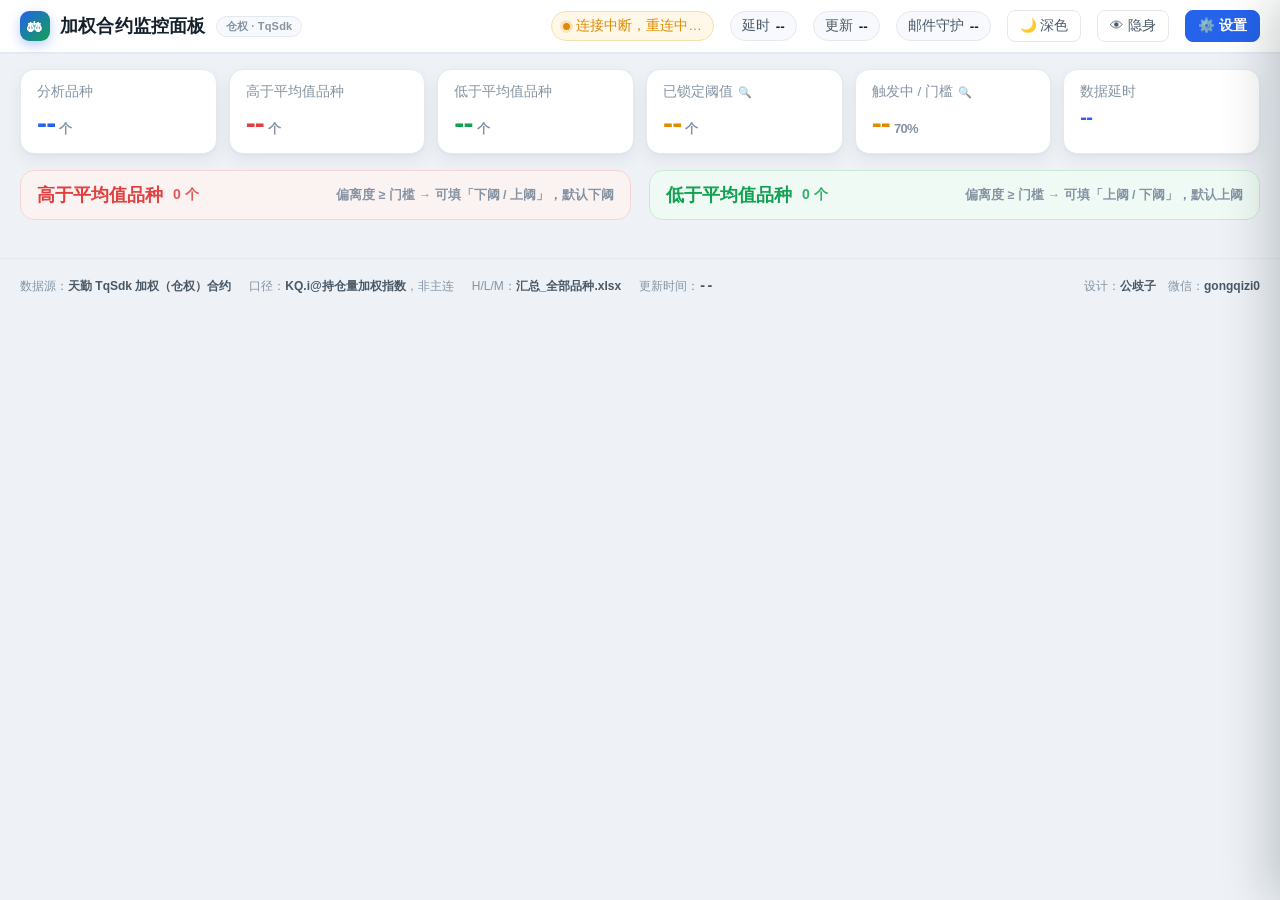
==== commit 49892b79: "环境自愈 + UI/交互四项改进 一、环境自愈（根治「当前 Python 未安装天勤 tqsdk」） - 新增 环境自检.py：服务端启动最早期自检；当前解释器没有 tqsdk 时，   并发探测本机" ====
--- a/静态/看板.html
+++ b/静态/看板.html
@@ -34,13 +34,27 @@
   </div>
 </div>
 
+<!-- ================= 异常提示条 ================= -->
+<div class="alertbar" id="alertBar" style="display:none">
+  <span class="ic">⚠</span>
+  <span class="msg" id="alertMsg"></span>
+  <button class="btn sm" id="alertCopy">复制修复命令</button>
+  <button class="btn sm ghost" id="alertClose">知道了</button>
+</div>
+
 <!-- ================= 概览 ================= -->
 <div class="stats">
   <div class="stat brand"><div class="k">分析品种</div><div class="v" id="sTotal">--<small>个</small></div></div>
   <div class="stat up"><div class="k">高于平均值品种</div><div class="v" id="sAbove">--<small>个</small></div></div>
   <div class="stat down"><div class="k">低于平均值品种</div><div class="v" id="sBelow">--<small>个</small></div></div>
-  <div class="stat warn"><div class="k">已锁定阈值</div><div class="v" id="sArmed">--<small>个</small></div></div>
-  <div class="stat warn"><div class="k">触发中 / 门槛</div><div class="v" id="sTrig">--<small id="sMin">70%</small></div></div>
+  <div class="stat warn clickable" id="cardArmed" title="点击查看是哪些品种锁定了阈值">
+    <div class="k">已锁定阈值 <span class="hint-i">🔍</span></div>
+    <div class="v" id="sArmed">--<small>个</small></div>
+  </div>
+  <div class="stat warn clickable" id="cardTrig" title="点击查看触发中的品种">
+    <div class="k">触发中 / 门槛 <span class="hint-i">🔍</span></div>
+    <div class="v" id="sTrig">--<small id="sMin">70%</small></div>
+  </div>
   <div class="stat brand"><div class="k">数据延时</div><div class="v" id="sDelay" style="font-size:20px">--</div></div>
 </div>
 
@@ -62,6 +76,16 @@
     </div>
     <div class="list" id="listBelow"></div>
   </div>
+</div>
+
+<!-- ================= 品种明细弹窗 ================= -->
+<div class="picks-mask" id="pickMask"></div>
+<div class="picks" id="pickBox" role="dialog" aria-label="品种明细">
+  <div class="picks-head">
+    <span id="pickTitle">明细</span>
+    <button class="btn sm ghost" id="pickClose">关闭</button>
+  </div>
+  <div class="picks-body" id="pickBody"></div>
 </div>
 
 <div class="footer">
--- a/静态/看板.css
+++ b/静态/看板.css
@@ -90,6 +90,31 @@
   gap: 16px;
   flex-wrap: wrap;
 }
+
+/* ---------------- 异常提示条 ---------------- */
+.alertbar {
+  max-width: 1680px;
+  margin: 10px auto 0;
+  padding: 10px 16px;
+  display: flex;
+  align-items: center;
+  gap: 12px;
+  border-radius: 12px;
+  background: var(--warn-bg);
+  border: 1px solid var(--warn-line);
+  color: var(--warn);
+  font-size: 13.5px;
+  font-weight: 600;
+  line-height: 1.6;
+}
+.alertbar .ic { font-size: 17px; flex: none; }
+.alertbar .msg {
+  flex: 1;
+  word-break: break-all;
+  font-family: var(--mono);
+  font-size: 12.5px;
+}
+.alertbar .btn { flex: none; }
 .logo {
   display: flex;
   align-items: center;
@@ -188,6 +213,72 @@
 .stat.down .v { color: var(--down); }
 .stat.brand .v { color: var(--brand); }
 .stat.warn .v { color: var(--warn); }
+.stat.clickable { cursor: pointer; user-select: none; }
+.stat.clickable:hover {
+  border-color: var(--brand);
+  box-shadow: var(--shadow-lg);
+  transform: translateY(-1px);
+}
+.stat.clickable .hint-i { font-size: 11px; opacity: .75; }
+
+/* ---------------- 品种明细弹窗 ---------------- */
+.picks-mask {
+  position: fixed; inset: 0; z-index: 120;
+  background: rgba(15, 20, 32, .38);
+  backdrop-filter: blur(2px);
+  display: none;
+}
+.picks-mask.on { display: block; }
+.picks {
+  position: fixed; z-index: 121;
+  left: 50%; top: 50%; transform: translate(-50%, -50%) scale(.97);
+  width: min(700px, calc(100vw - 40px));
+  max-height: min(70vh, 640px);
+  background: var(--panel);
+  border: 1px solid var(--line);
+  border-radius: 16px;
+  box-shadow: 0 24px 60px rgba(0, 0, 0, .28);
+  display: none;
+  flex-direction: column;
+  overflow: hidden;
+}
+.picks.on { display: flex; transform: translate(-50%, -50%) scale(1); }
+.picks-head {
+  display: flex; align-items: center; gap: 10px;
+  padding: 13px 16px;
+  border-bottom: 1px solid var(--line);
+  font-size: 15px; font-weight: 800;
+}
+.picks-head .btn { margin-left: auto; }
+.picks-body { overflow: auto; padding: 10px 14px 14px; }
+
+.pick {
+  display: flex; align-items: center; gap: 10px;
+  padding: 8px 10px;
+  border-radius: 10px;
+  border: 1px solid var(--line);
+  background: var(--panel-2);
+  margin-top: 8px;
+  cursor: pointer;
+  transition: border-color .15s, background .15s;
+}
+.pick:hover { border-color: var(--brand); background: var(--panel); }
+.pick .nm { font-size: 15px; font-weight: 800; }
+.pick .ex { font-size: 11px; color: var(--text-3); }
+.pick .pv {
+  margin-left: auto; font-family: var(--mono); font-size: 14px; font-weight: 800;
+}
+.pick .pc {
+  font-family: var(--mono); font-size: 13px; font-weight: 800;
+  min-width: 78px; text-align: right;
+}
+.pick .tg {
+  font-size: 11px; font-weight: 700; border-radius: 20px;
+  padding: 2px 9px; border: 1px solid var(--line); color: var(--text-3);
+}
+.pick .tg.up { color: var(--up); border-color: color-mix(in srgb, var(--up) 45%, transparent); }
+.pick .tg.down { color: var(--down); border-color: color-mix(in srgb, var(--down) 45%, transparent); }
+.picks-empty { padding: 26px 10px; text-align: center; color: var(--text-3); font-size: 13px; }
 
 /* ---------------- 双栏 ---------------- */
 .cols {
@@ -235,6 +326,19 @@
   overflow: hidden;
 }
 .card:hover { box-shadow: var(--shadow-lg); }
+
+/* 两栏卡片框色：高于平均值 = 红框；低于平均值 = 绿框 */
+.card.a {
+  border: 1.5px solid color-mix(in srgb, var(--up) 52%, var(--line));
+  background: color-mix(in srgb, var(--up-bg) 26%, var(--panel));
+}
+.card.b {
+  border: 1.5px solid color-mix(in srgb, var(--down) 52%, var(--line));
+  background: color-mix(in srgb, var(--down-bg) 26%, var(--panel));
+}
+.card.a:hover { border-color: var(--up); box-shadow: var(--shadow-lg); }
+.card.b:hover { border-color: var(--down); box-shadow: var(--shadow-lg); }
+
 .card.hot { border-color: var(--warn-line); }
 .card.armed { border-color: var(--brand); }
 .card.trig-up { border-color: var(--up); background: color-mix(in srgb, var(--up-bg) 42%, var(--panel)); }
@@ -292,15 +396,15 @@
 .bar .thr-down { background: var(--down); }
 .bar .thr-up { background: var(--up); }
 
-/* 偏离度百分比 —— 全卡最显眼的元素 */
+/* 偏离度百分比 —— 比正文明显大一号，但不喧宾夺主 */
 .pct {
   font-family: var(--mono);
-  font-size: 30px; font-weight: 900;
+  font-size: 21px; font-weight: 900;
   line-height: 1;
-  min-width: 148px; text-align: right;
-  letter-spacing: -1.2px;
-  padding: 7px 12px;
-  border-radius: 11px;
+  min-width: 106px; text-align: right;
+  letter-spacing: -.6px;
+  padding: 5px 10px;
+  border-radius: 9px;
   border: 1.5px solid transparent;
   background: var(--panel-2);
   transition: background .25s, border-color .25s, box-shadow .25s;
